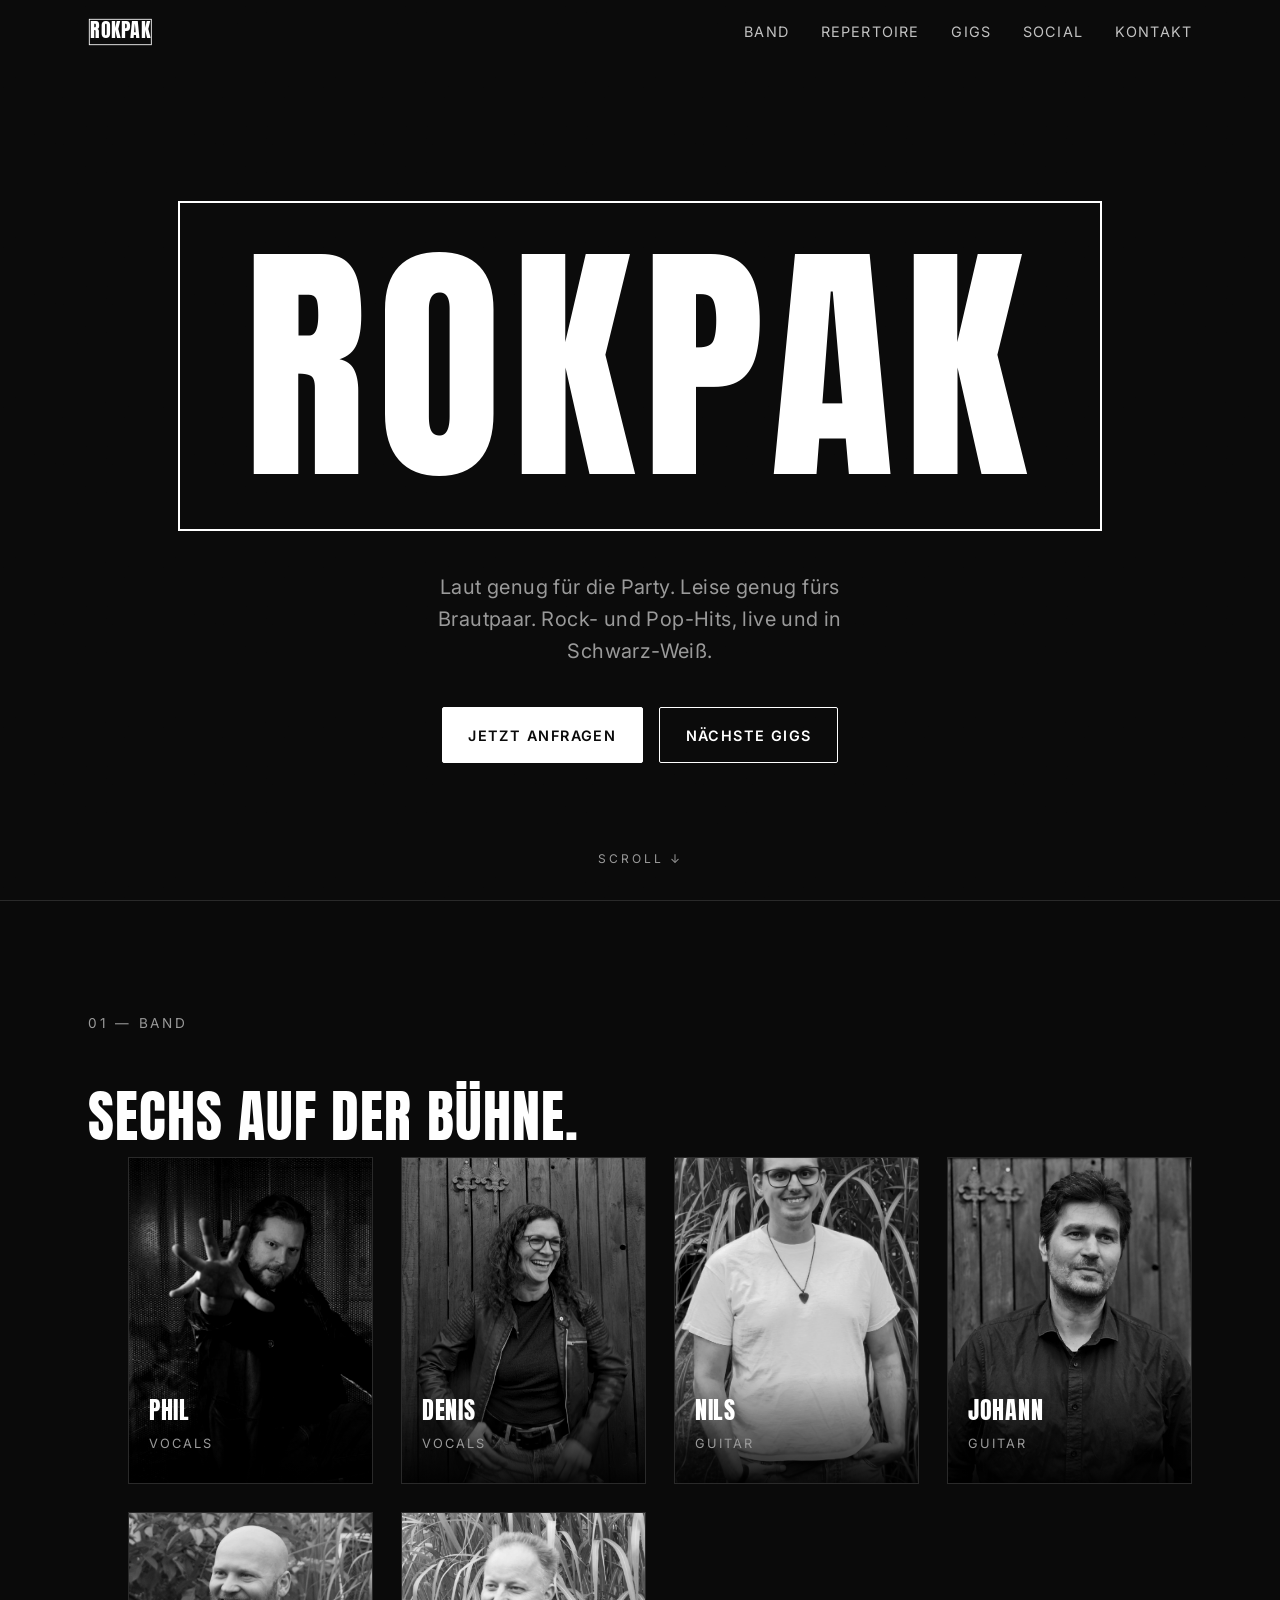
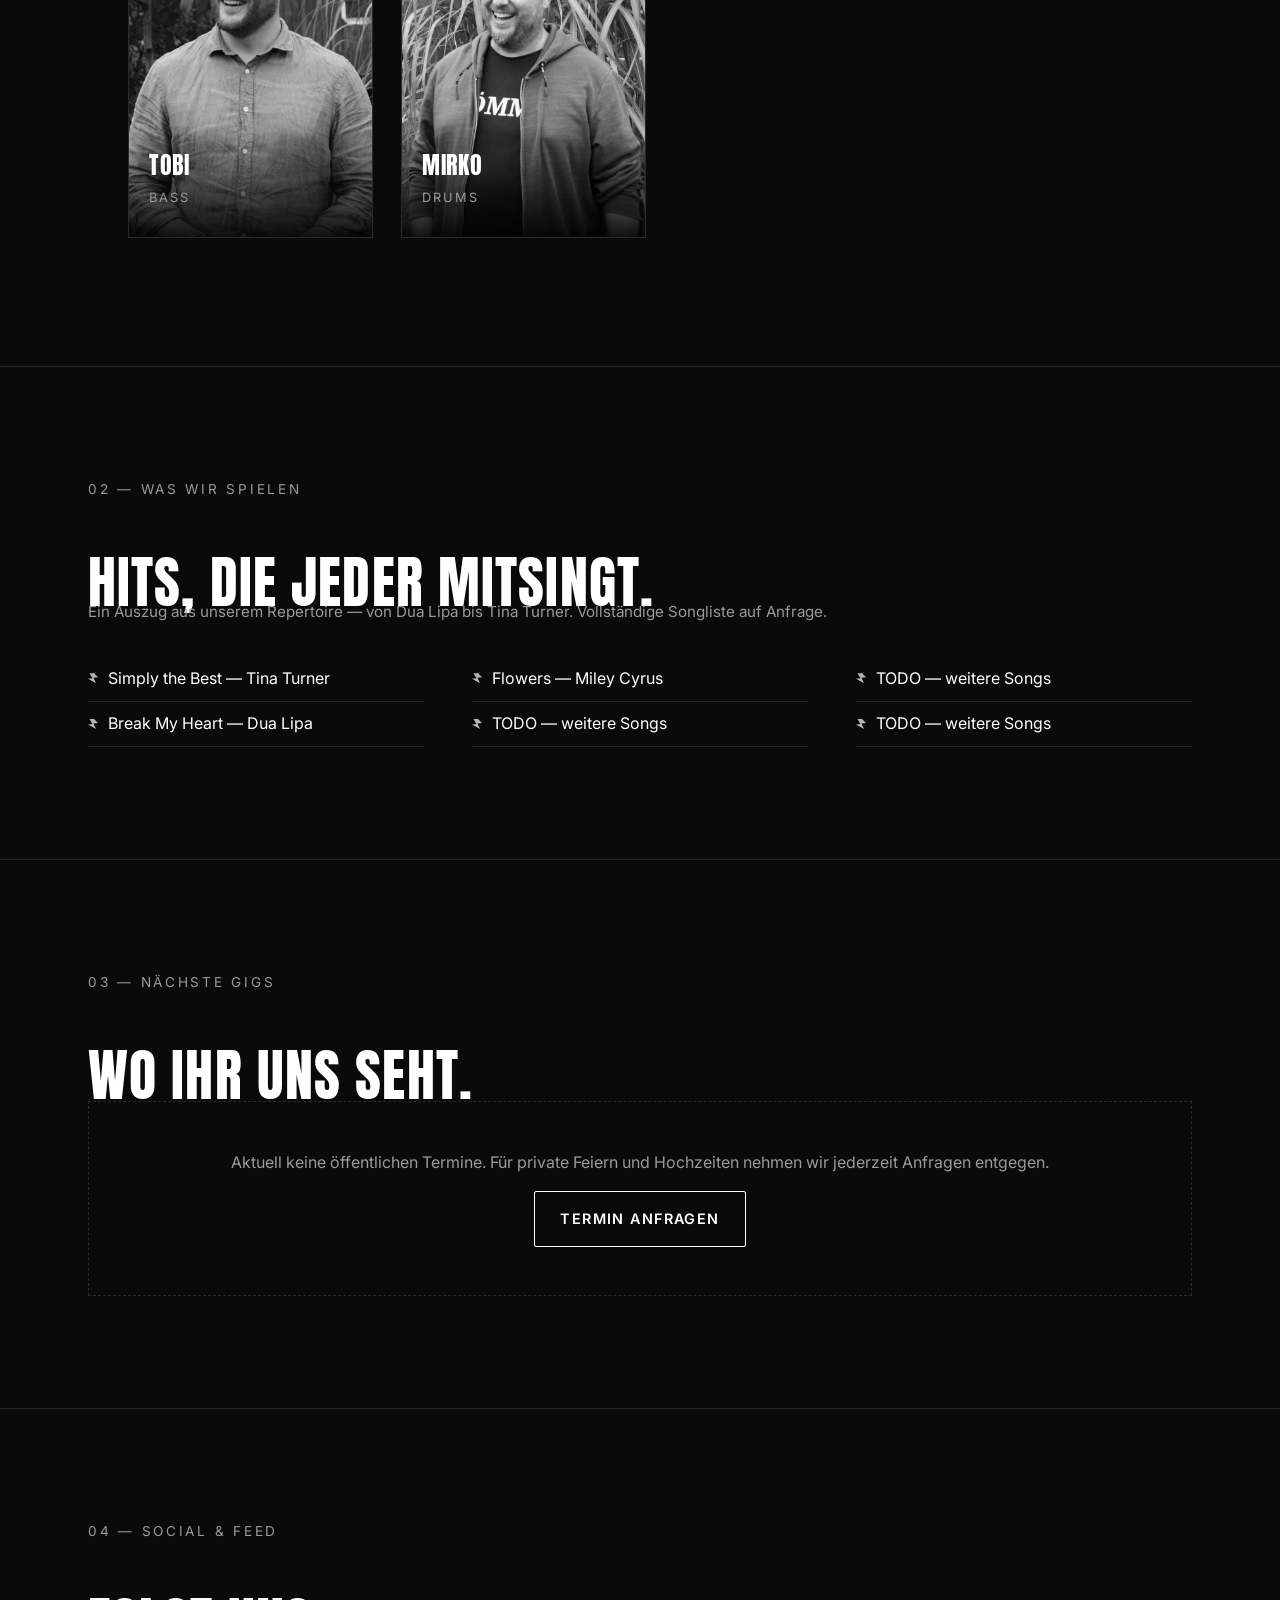
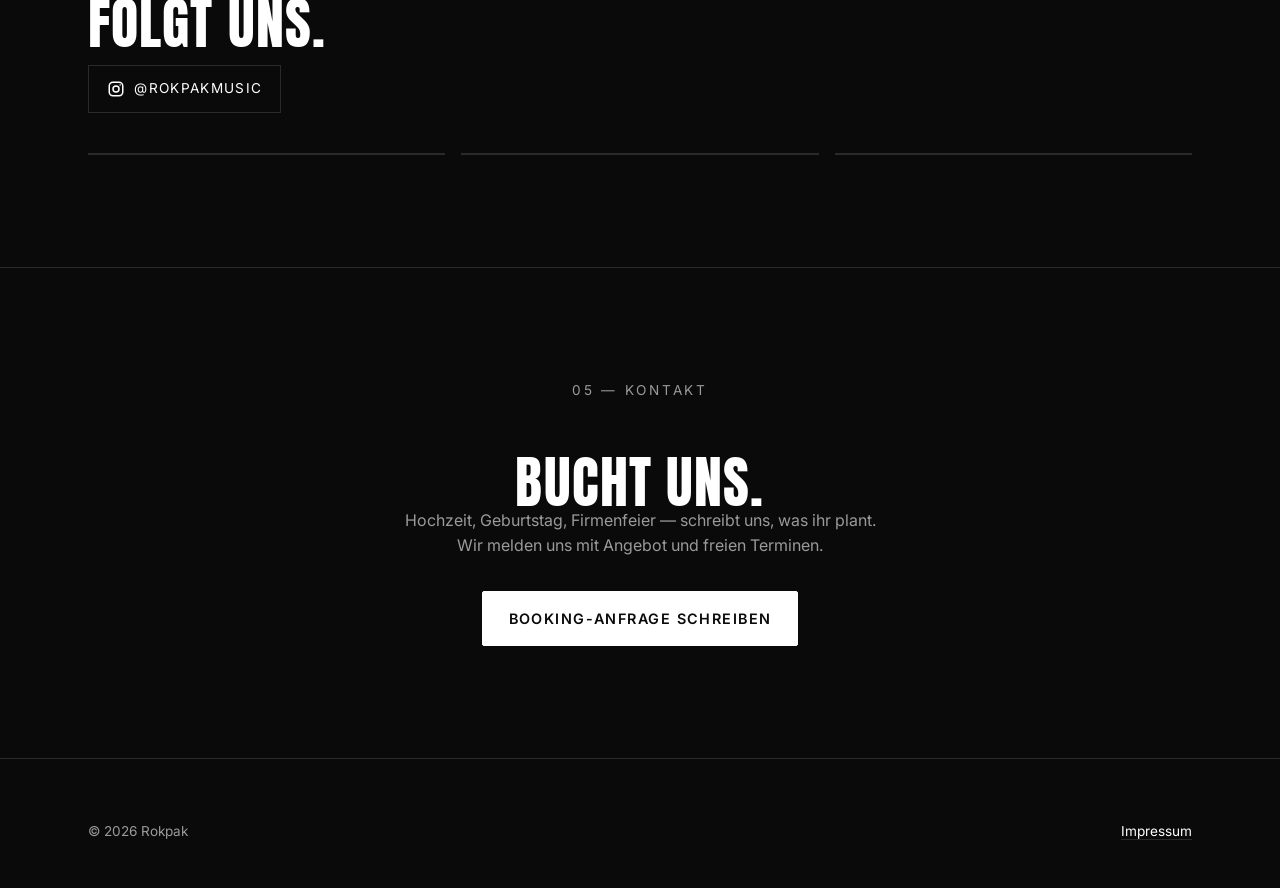
==== index.html @ 4cd9b37e "draft asdsad" ====
<!DOCTYPE html>
<html lang="de">
<head>
  <meta charset="UTF-8" />
  <meta name="viewport" content="width=device-width, initial-scale=1" />
  <title>ROKPAK — Rock/Pop Coverband für eure Party &amp; Hochzeit</title>
  <meta name="description" content="Rokpak ist eine Rock- und Popband, die aktuelle und zeitlose Hits auf Partys, Hochzeiten und Firmenfeiern spielt. Jetzt anfragen." />

  <meta property="og:type" content="website" />
  <meta property="og:title" content="ROKPAK — Rock/Pop Coverband" />
  <meta property="og:description" content="Aktuelle und zeitlose Hits für Partys, Hochzeiten und Firmenfeiern." />
  <meta property="og:image" content="assets/og-image.jpg" />
  <meta name="twitter:card" content="summary_large_image" />

  <link rel="icon" href="assets/logo.svg" type="image/svg+xml" />
  <link rel="preconnect" href="https://fonts.googleapis.com" />
  <link rel="preconnect" href="https://fonts.gstatic.com" crossorigin />
  <link href="https://fonts.googleapis.com/css2?family=Anton&family=Inter:wght@400;500;600&display=swap" rel="stylesheet" />
  <link rel="stylesheet" href="css/styles.css" />
</head>
<body>

<header class="nav" data-nav>
  <div class="nav__inner">
    <a class="nav__brand" href="#top" aria-label="Rokpak Startseite">
      <svg viewBox="0 0 600 260" aria-hidden="true" style="height:28px;width:auto">
        <rect x="12" y="12" width="576" height="236" fill="none" stroke="currentColor" stroke-width="8"/>
        <text x="300" y="185" text-anchor="middle" font-family="'Anton','Bebas Neue',Impact,sans-serif" font-size="190" fill="currentColor" letter-spacing="6">ROKPAK</text>
      </svg>
    </a>

    <button class="nav__toggle" type="button" data-menu-toggle aria-label="Menü" aria-expanded="false" aria-controls="menu">
      <svg viewBox="0 0 24 24" fill="none" stroke="currentColor" stroke-width="2" stroke-linecap="round"><line x1="4" y1="7" x2="20" y2="7"/><line x1="4" y1="12" x2="20" y2="12"/><line x1="4" y1="17" x2="20" y2="17"/></svg>
    </button>

    <ul class="nav__menu" id="menu" data-menu>
      <li><a href="#band">Band</a></li>
      <li><a href="#repertoire">Repertoire</a></li>
      <li><a href="#gigs">Gigs</a></li>
      <li><a href="#social">Social</a></li>
      <li><a href="#kontakt">Kontakt</a></li>
    </ul>
  </div>
</header>

<main id="top">

  <section class="hero" aria-label="Intro">
    <div class="hero__inner">
      <h1 class="display hero__mark">
        <span class="hero__frame">ROKPAK</span>
      </h1>
      <p class="hero__tagline">Laut genug für die Party. Leise genug fürs Brautpaar. Rock- und Pop-Hits, live und in Schwarz-Weiß.</p>
      <div class="hero__cta">
        <a class="btn btn--primary" href="#kontakt">Jetzt anfragen</a>
        <a class="btn btn--ghost" href="#gigs">Nächste Gigs</a>
      </div>
    </div>
    <div class="hero__scroll" aria-hidden="true">Scroll ↓</div>
  </section>

  <section class="section" id="band" aria-labelledby="band-title">
    <div class="wrap">
      <div class="section__head">
        <span class="section__kicker">01 — Band</span>
      </div>
      <h2 class="display section__title" id="band-title">Sechs auf der Bühne.</h2>

      <ul class="members" role="list">
        <li class="member">
          <img src="images/portrait_phil_vocals.png" alt="Phil, Gesang" loading="lazy" decoding="async" />
          <div class="member__meta">
            <p class="member__name">Phil</p>
            <p class="member__role">Vocals</p>
          </div>
        </li>
        <li class="member">
          <img src="images/portrait_denis_vocals.jpg" alt="Denis, Gesang" loading="lazy" decoding="async" />
          <div class="member__meta">
            <p class="member__name">Denis</p>
            <p class="member__role">Vocals</p>
          </div>
        </li>
        <li class="member">
          <img src="images/portrait_nils_guitar.jpg" alt="Nils, Gitarre" loading="lazy" decoding="async" />
          <div class="member__meta">
            <p class="member__name">Nils</p>
            <p class="member__role">Guitar</p>
          </div>
        </li>
        <li class="member">
          <img src="images/portrait_johann_guitar.jpg" alt="Johann, Gitarre" loading="lazy" decoding="async" />
          <div class="member__meta">
            <p class="member__name">Johann</p>
            <p class="member__role">Guitar</p>
          </div>
        </li>
        <li class="member">
          <img src="images/portrait_tobi_bass.jpg" alt="Tobi, Bass" loading="lazy" decoding="async" />
          <div class="member__meta">
            <p class="member__name">Tobi</p>
            <p class="member__role">Bass</p>
          </div>
        </li>
        <li class="member">
          <img src="images/portrait_mirko_drums.jpg" alt="Mirko, Schlagzeug" loading="lazy" decoding="async" />
          <div class="member__meta">
            <p class="member__name">Mirko</p>
            <p class="member__role">Drums</p>
          </div>
        </li>
      </ul>
    </div>
  </section>

  <section class="section" id="repertoire" aria-labelledby="rep-title">
    <div class="wrap">
      <div class="section__head">
        <span class="section__kicker">02 — Was wir spielen</span>
      </div>
      <h2 class="display section__title" id="rep-title">Hits, die jeder mitsingt.</h2>
      <p class="songs__hint">Ein Auszug aus unserem Repertoire — von Dua Lipa bis Tina Turner. Vollständige Songliste auf Anfrage.</p>
      <ul class="songs" role="list">
        <li>Simply the Best — Tina Turner</li>
        <li>Break My Heart — Dua Lipa</li>
        <li>Flowers — Miley Cyrus</li>
        <li>TODO — weitere Songs</li>
        <li>TODO — weitere Songs</li>
        <li>TODO — weitere Songs</li>
      </ul>
    </div>
  </section>

  <section class="section" id="gigs" aria-labelledby="gigs-title">
    <div class="wrap">
      <div class="section__head">
        <span class="section__kicker">03 — Nächste Gigs</span>
      </div>
      <h2 class="display section__title" id="gigs-title">Wo ihr uns seht.</h2>

      <ul class="gigs" data-gigs role="list"></ul>
      <div class="gigs__empty" data-gigs-empty hidden>
        <p>Aktuell keine öffentlichen Termine. Für private Feiern und Hochzeiten nehmen wir jederzeit Anfragen entgegen.</p>
        <p style="margin-top:1rem;"><a class="btn btn--ghost" href="#kontakt">Termin anfragen</a></p>
      </div>
    </div>
  </section>

  <section class="section" id="social" aria-labelledby="social-title">
    <div class="wrap">
      <div class="section__head">
        <span class="section__kicker">04 — Social &amp; Feed</span>
      </div>
      <h2 class="display section__title" id="social-title">Folgt uns.</h2>

      <ul class="socials" role="list">
        <li>
          <a href="https://www.instagram.com/rokpakmusic/" target="_blank" rel="noopener" aria-label="Rokpak auf Instagram">
            <svg viewBox="0 0 24 24" fill="none" stroke="currentColor" stroke-width="2" stroke-linecap="round" stroke-linejoin="round" aria-hidden="true"><rect x="3" y="3" width="18" height="18" rx="5"/><circle cx="12" cy="12" r="4"/><circle cx="17.5" cy="6.5" r="1" fill="currentColor" stroke="none"/></svg>
            @rokpakmusic
          </a>
        </li>
      </ul>

      <div class="feed" aria-label="Instagram Beiträge">
        <blockquote class="instagram-media" data-instgrm-permalink="https://www.instagram.com/p/DXEQXAWjKHt/" data-instgrm-version="14"></blockquote>
        <blockquote class="instagram-media" data-instgrm-permalink="https://www.instagram.com/p/DW3YhAxGScK/" data-instgrm-version="14"></blockquote>
        <blockquote class="instagram-media" data-instgrm-permalink="https://www.instagram.com/p/DWjmi2MikH6/" data-instgrm-version="14"></blockquote>
      </div>
    </div>
  </section>

  <section class="section contact" id="kontakt" aria-labelledby="kontakt-title">
    <div class="wrap">
      <div class="section__head" style="justify-content:center;">
        <span class="section__kicker">05 — Kontakt</span>
      </div>
      <h2 class="display section__title" id="kontakt-title" style="text-align:center;">Bucht uns.</h2>
      <p class="contact__lead">Hochzeit, Geburtstag, Firmenfeier — schreibt uns, was ihr plant. Wir melden uns mit Angebot und freien Terminen.</p>
      <a class="btn btn--primary" href="mailto:TODO@rokpak.de?subject=Booking-Anfrage">Booking-Anfrage schreiben</a>
    </div>
  </section>

</main>

<footer class="footer">
  <div class="wrap footer__inner">
    <p>&copy; <span id="year">2026</span> Rokpak</p>
    <p><a href="impressum.html">Impressum</a></p>
  </div>
</footer>

<script>document.getElementById('year').textContent = new Date().getFullYear();</script>
<script src="data/gigs.js"></script>
<script src="js/main.js"></script>
<script async src="https://www.instagram.com/embed.js"></script>
</body>
</html>
---- css/styles.css ----
:root {
  --bg: #0a0a0a;
  --fg: #ffffff;
  --muted: #9a9a9a;
  --border: #2a2a2a;
  --accent: #ffffff;
  --max: 1200px;
  --pad: clamp(1.25rem, 4vw, 3rem);
  --nav-h: 64px;
  --ease: cubic-bezier(.2, .7, .2, 1);
  --grain: url("data:image/svg+xml;utf8,<svg xmlns='http://www.w3.org/2000/svg' width='160' height='160'><filter id='n'><feTurbulence type='fractalNoise' baseFrequency='0.9' numOctaves='2' stitchTiles='stitch'/><feColorMatrix values='0 0 0 0 1 0 0 0 0 1 0 0 0 0 1 0 0 0 0.06 0'/></filter><rect width='100%25' height='100%25' filter='url(%23n)'/></svg>");
}

* { box-sizing: border-box; }

html { scroll-behavior: smooth; scroll-padding-top: var(--nav-h); }

body {
  margin: 0;
  background: var(--bg);
  color: var(--fg);
  font-family: 'Inter', system-ui, -apple-system, 'Segoe UI', Roboto, sans-serif;
  font-size: 16px;
  line-height: 1.6;
  -webkit-font-smoothing: antialiased;
  text-rendering: optimizeLegibility;
}

img, svg { display: block; max-width: 100%; }
a { color: inherit; }

.display {
  font-family: 'Anton', 'Bebas Neue', 'Arial Narrow', Impact, sans-serif;
  font-weight: 400;
  letter-spacing: 0.02em;
  text-transform: uppercase;
  line-height: 0.9;
}

.wrap {
  max-width: var(--max);
  margin: 0 auto;
  padding: 0 var(--pad);
}

/* ---------- Nav ---------- */
.nav {
  position: fixed;
  top: 0; left: 0; right: 0;
  height: var(--nav-h);
  display: flex; align-items: center;
  z-index: 50;
  transition: background .3s var(--ease), border-color .3s var(--ease), backdrop-filter .3s var(--ease);
  border-bottom: 1px solid transparent;
}
.nav.is-scrolled {
  background: rgba(10, 10, 10, 0.85);
  backdrop-filter: blur(10px);
  -webkit-backdrop-filter: blur(10px);
  border-bottom-color: var(--border);
}
.nav__inner {
  display: flex; align-items: center; justify-content: space-between;
  width: 100%;
  max-width: var(--max);
  margin: 0 auto;
  padding: 0 var(--pad);
}
.nav__brand {
  display: inline-flex; align-items: center;
  text-decoration: none;
  color: var(--fg);
}
.nav__brand svg { height: 28px; width: auto; }
.nav__menu {
  display: flex; gap: clamp(1rem, 2.5vw, 2rem);
  list-style: none; margin: 0; padding: 0;
}
.nav__menu a {
  text-decoration: none;
  font-size: .9rem;
  letter-spacing: .08em;
  text-transform: uppercase;
  color: var(--fg);
  opacity: .75;
  transition: opacity .2s var(--ease);
}
.nav__menu a:hover,
.nav__menu a:focus-visible { opacity: 1; }

.nav__toggle {
  display: none;
  background: none;
  border: 1px solid var(--border);
  color: var(--fg);
  width: 44px; height: 44px;
  border-radius: 4px;
  cursor: pointer;
  align-items: center; justify-content: center;
}
.nav__toggle svg { width: 22px; height: 22px; }

@media (max-width: 768px) {
  .nav__toggle { display: inline-flex; }
  .nav__menu {
    position: fixed;
    top: var(--nav-h); left: 0; right: 0;
    flex-direction: column;
    gap: 0;
    background: var(--bg);
    border-bottom: 1px solid var(--border);
    padding: 1rem var(--pad);
    transform: translateY(-110%);
    transition: transform .3s var(--ease);
  }
  .nav__menu.is-open { transform: translateY(0); }
  .nav__menu li { padding: .75rem 0; border-bottom: 1px solid var(--border); }
  .nav__menu li:last-child { border-bottom: 0; }
}

/* ---------- Buttons ---------- */
.btn {
  display: inline-flex; align-items: center; gap: .6rem;
  padding: .95rem 1.6rem;
  border-radius: 2px;
  font-size: .9rem;
  font-weight: 600;
  letter-spacing: .1em;
  text-transform: uppercase;
  text-decoration: none;
  cursor: pointer;
  transition: background .2s var(--ease), color .2s var(--ease), transform .2s var(--ease);
  border: 1px solid var(--fg);
}
.btn--primary { background: var(--fg); color: var(--bg); }
.btn--primary:hover { transform: translateY(-2px); }
.btn--ghost { background: transparent; color: var(--fg); }
.btn--ghost:hover { background: var(--fg); color: var(--bg); }

/* ---------- Sections ---------- */
.section {
  padding: clamp(4rem, 10vw, 7rem) 0;
  border-top: 1px solid var(--border);
}
.section__head {
  display: flex; align-items: baseline; gap: 1rem;
  margin-bottom: clamp(2rem, 5vw, 3.5rem);
}
.section__title {
  font-size: clamp(2rem, 6vw, 3.5rem);
  margin: 0;
}
.section__kicker {
  color: var(--muted);
  font-size: .85rem;
  letter-spacing: .2em;
  text-transform: uppercase;
}

/* ---------- Hero ---------- */
.hero {
  min-height: 100svh;
  padding-top: var(--nav-h);
  display: flex; flex-direction: column; justify-content: center;
  position: relative;
  overflow: hidden;
  border-top: 0;
}
.hero::after {
  content: "";
  position: absolute; inset: 0;
  background-image: var(--grain);
  opacity: .4;
  pointer-events: none;
  mix-blend-mode: overlay;
}
.hero__inner {
  position: relative;
  z-index: 1;
  text-align: center;
  padding: 2rem var(--pad);
}
.hero__mark {
  font-size: clamp(4.5rem, 22vw, 16rem);
  margin: 0;
  letter-spacing: .04em;
}
.hero__frame {
  display: inline-block;
  padding: clamp(1.5rem, 4vw, 3rem) clamp(2rem, 5vw, 4rem);
  border: 2px solid var(--fg);
  position: relative;
}
.hero__tagline {
  color: var(--muted);
  font-size: clamp(1rem, 2vw, 1.25rem);
  max-width: 36ch;
  margin: clamp(1.5rem, 4vw, 2.5rem) auto 0;
  letter-spacing: .02em;
}
.hero__cta {
  margin-top: clamp(1.75rem, 4vw, 2.5rem);
  display: flex; flex-wrap: wrap; gap: 1rem;
  justify-content: center;
}
.hero__scroll {
  position: absolute;
  bottom: 2rem; left: 50%;
  transform: translateX(-50%);
  color: var(--muted);
  font-size: .75rem;
  letter-spacing: .25em;
  text-transform: uppercase;
  z-index: 1;
}

/* ---------- Band ---------- */
.members {
  display: grid;
  grid-template-columns: repeat(auto-fit, minmax(220px, 1fr));
  gap: clamp(1rem, 2.5vw, 1.75rem);
}
.member {
  position: relative;
  aspect-ratio: 3 / 4;
  overflow: hidden;
  background: #151515;
  border: 1px solid var(--border);
}
.member img {
  width: 100%; height: 100%;
  object-fit: cover;
  filter: grayscale(1) contrast(1.05);
  transition: filter .5s var(--ease), transform .8s var(--ease);
}
.member:hover img,
.member:focus-within img {
  filter: grayscale(0) contrast(1);
  transform: scale(1.03);
}
@media (prefers-reduced-motion: reduce) {
  .member img { transition: none; }
  .member:hover img { transform: none; }
}
@media (hover: none) {
  .member img { filter: grayscale(1) contrast(1.05); }
}
.member__meta {
  position: absolute;
  left: 0; right: 0; bottom: 0;
  padding: 1rem 1.25rem;
  background: linear-gradient(to top, rgba(0,0,0,.9), rgba(0,0,0,0));
}
.member__name {
  font-family: 'Anton', 'Bebas Neue', Impact, sans-serif;
  font-size: 1.5rem;
  letter-spacing: .03em;
  text-transform: uppercase;
  margin: 0;
}
.member__role {
  color: var(--muted);
  font-size: .8rem;
  letter-spacing: .15em;
  text-transform: uppercase;
  margin-top: .25rem;
}

/* ---------- Repertoire ---------- */
.songs {
  columns: 3;
  column-gap: 3rem;
  list-style: none;
  margin: 0; padding: 0;
}
.songs li {
  break-inside: avoid;
  padding: .6rem 0;
  border-bottom: 1px solid var(--border);
  font-size: 1rem;
  display: flex; align-items: center; gap: .6rem;
}
.songs li::before {
  content: "";
  width: 10px; height: 10px;
  background: var(--fg);
  clip-path: polygon(60% 0, 100% 40%, 55% 45%, 80% 100%, 0 55%, 45% 50%, 15% 0);
  flex-shrink: 0;
  opacity: .7;
}
.songs__hint {
  color: var(--muted);
  margin: -.5rem 0 2rem;
  font-size: .95rem;
}
@media (max-width: 900px) { .songs { columns: 2; } }
@media (max-width: 540px) { .songs { columns: 1; } }

/* ---------- Gigs ---------- */
.gigs {
  list-style: none; padding: 0; margin: 0;
  display: flex; flex-direction: column;
}
.gig {
  display: grid;
  grid-template-columns: 200px 1fr auto auto;
  align-items: center;
  gap: 1.5rem;
  padding: 1.25rem 0;
  border-bottom: 1px solid var(--border);
}
.gig:first-child { border-top: 1px solid var(--border); }
.gig__date {
  font-family: 'Anton', 'Bebas Neue', Impact, sans-serif;
  font-size: 1.4rem;
  letter-spacing: .03em;
  text-transform: uppercase;
}
.gig__venue { font-size: 1.05rem; }
.gig__city { color: var(--muted); font-size: .9rem; letter-spacing: .1em; text-transform: uppercase; }
.gig__link {
  text-decoration: none;
  border-bottom: 1px solid var(--fg);
  padding-bottom: 2px;
  font-size: .85rem;
  letter-spacing: .1em;
  text-transform: uppercase;
}
@media (max-width: 720px) {
  .gig { grid-template-columns: 1fr; gap: .25rem; padding: 1.25rem 0; }
  .gig__link { justify-self: start; margin-top: .5rem; }
}
.gigs__empty {
  border: 1px dashed var(--border);
  padding: 2rem;
  text-align: center;
  color: var(--muted);
}

/* ---------- Social ---------- */
.socials {
  display: flex; flex-wrap: wrap;
  gap: 1rem;
  margin-bottom: 2.5rem;
  list-style: none; padding: 0;
}
.socials a {
  display: inline-flex; align-items: center; gap: .6rem;
  padding: .75rem 1.1rem;
  border: 1px solid var(--border);
  text-decoration: none;
  font-size: .85rem;
  letter-spacing: .1em;
  text-transform: uppercase;
  transition: background .2s var(--ease), color .2s var(--ease), border-color .2s var(--ease);
}
.socials a:hover,
.socials a:focus-visible {
  background: var(--fg);
  color: var(--bg);
  border-color: var(--fg);
}
.socials svg { width: 18px; height: 18px; }

.feed {
  display: grid;
  grid-template-columns: repeat(auto-fit, minmax(280px, 1fr));
  gap: 1rem;
}
.feed__slot {
  aspect-ratio: 1 / 1;
  border: 1px dashed var(--border);
  display: flex; align-items: center; justify-content: center;
  color: var(--muted);
  font-size: .85rem;
  text-align: center;
  padding: 1rem;
}
.feed .instagram-media {
  min-width: 0 !important;
  width: 100% !important;
  margin: 0 !important;
  border-radius: 0 !important;
  border: 1px solid var(--border) !important;
  background: #fff !important;
}

/* ---------- Contact ---------- */
.contact { text-align: center; }
.contact__lead {
  color: var(--muted);
  max-width: 48ch;
  margin: 0 auto 2rem;
}

/* ---------- Footer ---------- */
.footer {
  padding: 3rem 0 2rem;
  border-top: 1px solid var(--border);
  color: var(--muted);
  font-size: .85rem;
}
.footer__inner {
  display: flex; flex-wrap: wrap;
  justify-content: space-between; gap: 1rem;
  align-items: center;
}
.footer a { color: var(--fg); text-decoration: none; border-bottom: 1px solid var(--border); }
.footer a:hover { border-color: var(--fg); }

/* ---------- Impressum page ---------- */
.legal {
  padding-top: calc(var(--nav-h) + 4rem);
  padding-bottom: 4rem;
  max-width: 720px;
}
.legal h1 { font-size: clamp(2.25rem, 6vw, 3.5rem); margin: 0 0 2rem; }
.legal h2 { font-size: 1.25rem; margin: 2.25rem 0 .5rem; letter-spacing: .05em; text-transform: uppercase; }
.legal p { color: var(--muted); }

/* ---------- Focus ring ---------- */
:focus-visible {
  outline: 2px solid var(--fg);
  outline-offset: 3px;
}

/* ---------- Utility ---------- */
.sr-only {
  position: absolute; width: 1px; height: 1px;
  padding: 0; margin: -1px; overflow: hidden;
  clip: rect(0,0,0,0); white-space: nowrap; border: 0;
}
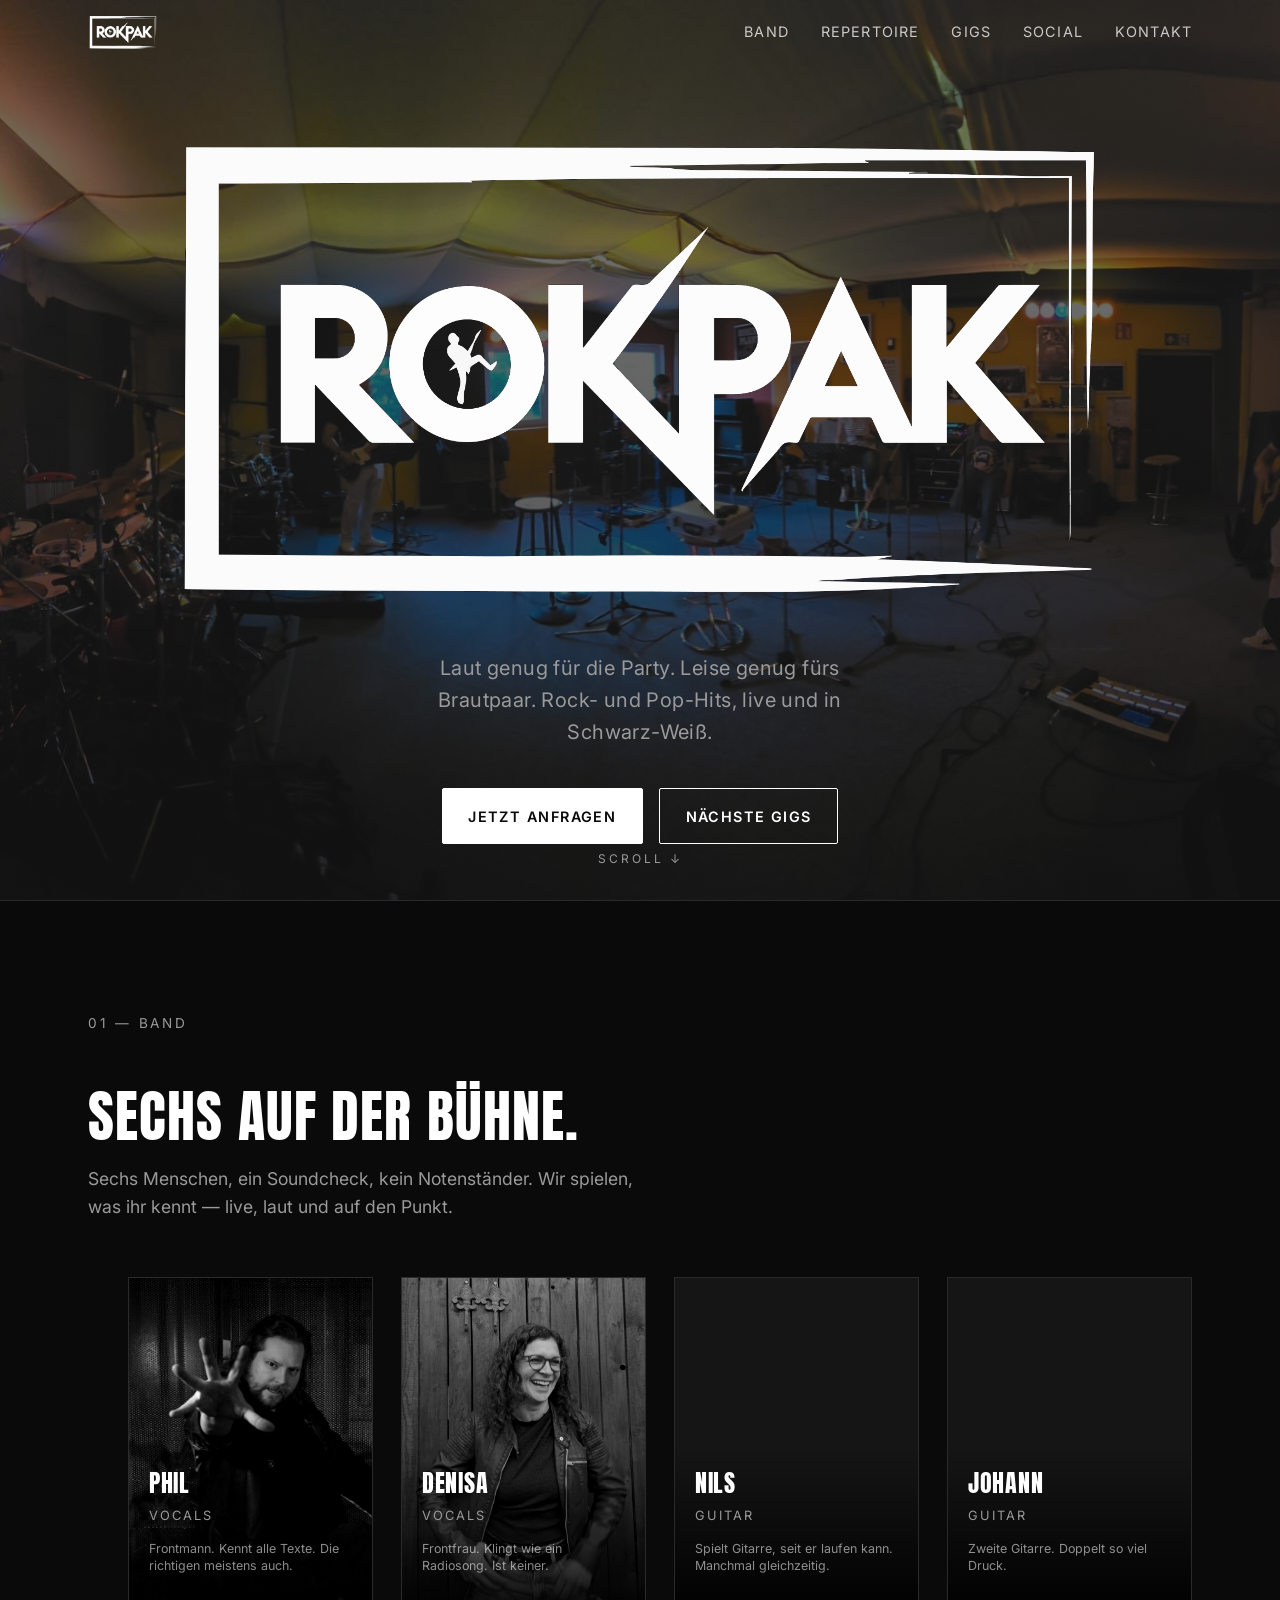
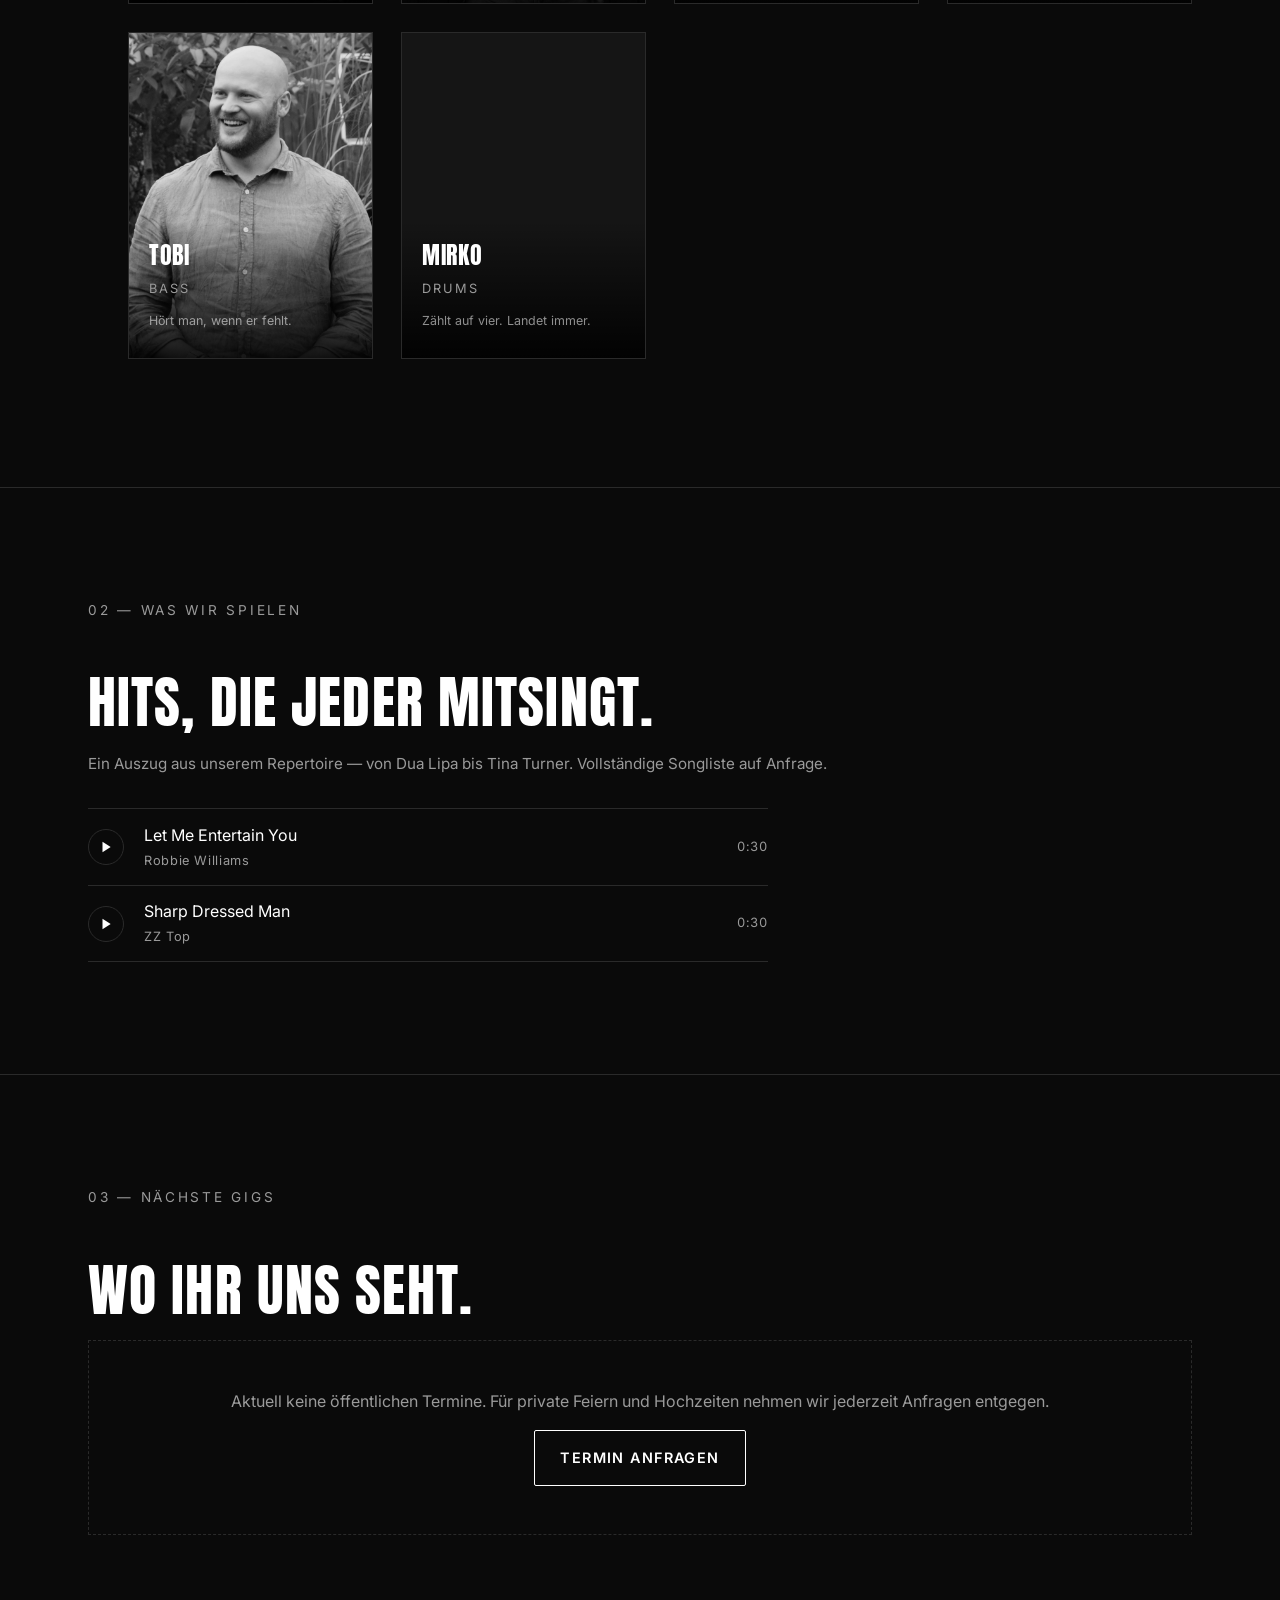
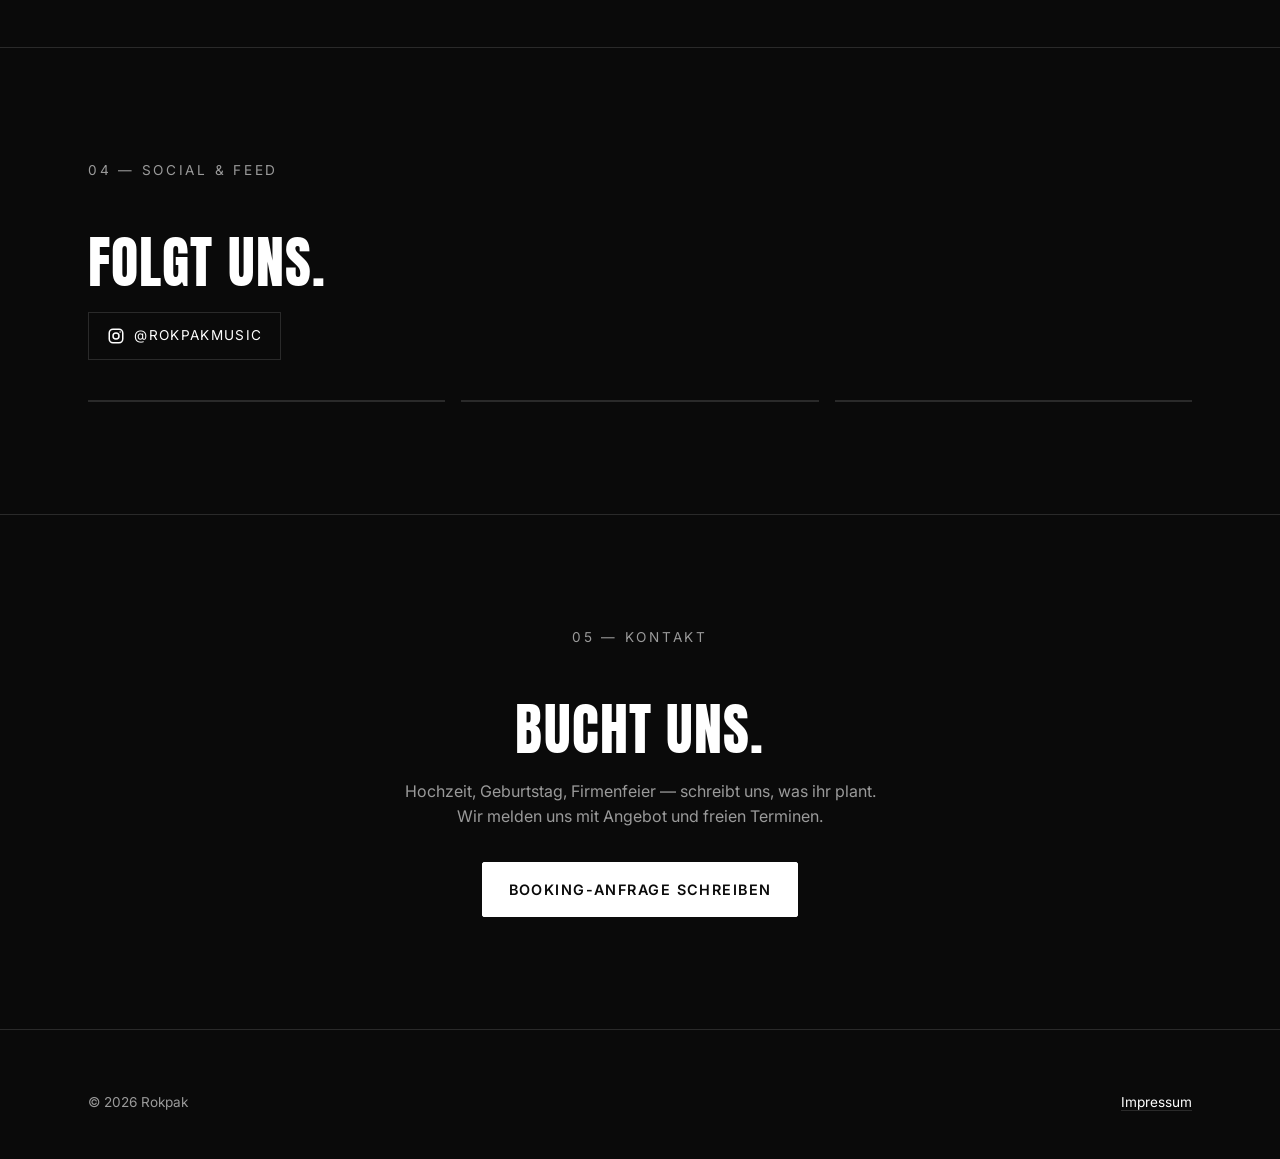
==== commit 5ed3eafc: "update" ====
--- a/index.html
+++ b/index.html
@@ -23,10 +23,7 @@
 <header class="nav" data-nav>
   <div class="nav__inner">
     <a class="nav__brand" href="#top" aria-label="Rokpak Startseite">
-      <svg viewBox="0 0 600 260" aria-hidden="true" style="height:28px;width:auto">
-        <rect x="12" y="12" width="576" height="236" fill="none" stroke="currentColor" stroke-width="8"/>
-        <text x="300" y="185" text-anchor="middle" font-family="'Anton','Bebas Neue',Impact,sans-serif" font-size="190" fill="currentColor" letter-spacing="6">ROKPAK</text>
-      </svg>
+      <img class="nav__logo" src="images/logo.svg" alt="Rokpak" />
     </a>
 
     <button class="nav__toggle" type="button" data-menu-toggle aria-label="Menü" aria-expanded="false" aria-controls="menu">
@@ -47,8 +44,8 @@
 
   <section class="hero" aria-label="Intro">
     <div class="hero__inner">
-      <h1 class="display hero__mark">
-        <span class="hero__frame">ROKPAK</span>
+      <h1 class="hero__mark" aria-label="ROKPAK">
+        <img class="hero__logo" src="images/logo.svg" alt="Rokpak" />
       </h1>
       <p class="hero__tagline">Laut genug für die Party. Leise genug fürs Brautpaar. Rock- und Pop-Hits, live und in Schwarz-Weiß.</p>
       <div class="hero__cta">
@@ -65,6 +62,7 @@
         <span class="section__kicker">01 — Band</span>
       </div>
       <h2 class="display section__title" id="band-title">Sechs auf der Bühne.</h2>
+      <p class="band__intro">Sechs Menschen, ein Soundcheck, kein Notenständer. Wir spielen, was ihr kennt — live, laut und auf den Punkt.</p>
 
       <ul class="members" role="list">
         <li class="member">
@@ -72,13 +70,15 @@
           <div class="member__meta">
             <p class="member__name">Phil</p>
             <p class="member__role">Vocals</p>
-          </div>
-        </li>
-        <li class="member">
-          <img src="images/portrait_denis_vocals.jpg" alt="Denis, Gesang" loading="lazy" decoding="async" />
-          <div class="member__meta">
-            <p class="member__name">Denis</p>
+            <p class="member__bio">Frontmann. Kennt alle Texte. Die richtigen meistens auch.</p>
+          </div>
+        </li>
+        <li class="member">
+          <img src="images/portrait_denis_vocals.jpg" alt="Denisa, Gesang" loading="lazy" decoding="async" />
+          <div class="member__meta">
+            <p class="member__name">Denisa</p>
             <p class="member__role">Vocals</p>
+            <p class="member__bio">Frontfrau. Klingt wie ein Radiosong. Ist keiner.</p>
           </div>
         </li>
         <li class="member">
@@ -86,6 +86,7 @@
           <div class="member__meta">
             <p class="member__name">Nils</p>
             <p class="member__role">Guitar</p>
+            <p class="member__bio">Spielt Gitarre, seit er laufen kann. Manchmal gleichzeitig.</p>
           </div>
         </li>
         <li class="member">
@@ -93,6 +94,7 @@
           <div class="member__meta">
             <p class="member__name">Johann</p>
             <p class="member__role">Guitar</p>
+            <p class="member__bio">Zweite Gitarre. Doppelt so viel Druck.</p>
           </div>
         </li>
         <li class="member">
@@ -100,6 +102,7 @@
           <div class="member__meta">
             <p class="member__name">Tobi</p>
             <p class="member__role">Bass</p>
+            <p class="member__bio">Hört man, wenn er fehlt.</p>
           </div>
         </li>
         <li class="member">
@@ -107,6 +110,7 @@
           <div class="member__meta">
             <p class="member__name">Mirko</p>
             <p class="member__role">Drums</p>
+            <p class="member__bio">Zählt auf vier. Landet immer.</p>
           </div>
         </li>
       </ul>
@@ -121,12 +125,24 @@
       <h2 class="display section__title" id="rep-title">Hits, die jeder mitsingt.</h2>
       <p class="songs__hint">Ein Auszug aus unserem Repertoire — von Dua Lipa bis Tina Turner. Vollständige Songliste auf Anfrage.</p>
       <ul class="songs" role="list">
-        <li>Simply the Best — Tina Turner</li>
-        <li>Break My Heart — Dua Lipa</li>
-        <li>Flowers — Miley Cyrus</li>
-        <li>TODO — weitere Songs</li>
-        <li>TODO — weitere Songs</li>
-        <li>TODO — weitere Songs</li>
+        <li class="song-item">
+          <button class="song__play" type="button" aria-label="30-Sekunden-Vorschau: Let Me Entertain You" data-audio="audio/robbie-williams-let-me-entertain-you.mp3">
+            <svg class="icon-play" viewBox="0 0 24 24" fill="currentColor" aria-hidden="true"><polygon points="6,3 20,12 6,21"/></svg>
+            <svg class="icon-pause" viewBox="0 0 24 24" fill="currentColor" aria-hidden="true"><rect x="5" y="4" width="4" height="16" rx="1"/><rect x="15" y="4" width="4" height="16" rx="1"/></svg>
+          </button>
+          <span class="song__info"><span class="song__name">Let Me Entertain You</span><span class="song__artist">Robbie Williams</span></span>
+          <span class="song__bar" aria-hidden="true"><span class="song__progress"></span></span>
+          <span class="song__dur">0:30</span>
+        </li>
+        <li class="song-item">
+          <button class="song__play" type="button" aria-label="30-Sekunden-Vorschau: Sharp Dressed Man" data-audio="audio/zz-top-sharp-dressed-man.mp3">
+            <svg class="icon-play" viewBox="0 0 24 24" fill="currentColor" aria-hidden="true"><polygon points="6,3 20,12 6,21"/></svg>
+            <svg class="icon-pause" viewBox="0 0 24 24" fill="currentColor" aria-hidden="true"><rect x="5" y="4" width="4" height="16" rx="1"/><rect x="15" y="4" width="4" height="16" rx="1"/></svg>
+          </button>
+          <span class="song__info"><span class="song__name">Sharp Dressed Man</span><span class="song__artist">ZZ Top</span></span>
+          <span class="song__bar" aria-hidden="true"><span class="song__progress"></span></span>
+          <span class="song__dur">0:30</span>
+        </li>
       </ul>
     </div>
   </section>
--- a/css/styles.css
+++ b/css/styles.css
@@ -71,7 +71,8 @@
   text-decoration: none;
   color: var(--fg);
 }
-.nav__brand svg { height: 28px; width: auto; }
+.nav__logo { height: 36px; width: auto; display: block; }
+@media (max-width: 480px) { .nav__logo { height: 30px; } }
 .nav__menu {
   display: flex; gap: clamp(1rem, 2.5vw, 2rem);
   list-style: none; margin: 0; padding: 0;
@@ -148,7 +149,7 @@
 }
 .section__title {
   font-size: clamp(2rem, 6vw, 3.5rem);
-  margin: 0;
+  margin: 0 0 clamp(1rem, 2.5vw, 1.5rem);
 }
 .section__kicker {
   color: var(--muted);
@@ -165,6 +166,12 @@
   position: relative;
   overflow: hidden;
   border-top: 0;
+  background-image:
+    linear-gradient(rgba(10,10,10,.55), rgba(10,10,10,.75)),
+    url("../images/proberaum.JPG");
+  background-size: cover;
+  background-position: center;
+  background-repeat: no-repeat;
 }
 .hero::after {
   content: "";
@@ -181,15 +188,14 @@
   padding: 2rem var(--pad);
 }
 .hero__mark {
-  font-size: clamp(4.5rem, 22vw, 16rem);
   margin: 0;
-  letter-spacing: .04em;
-}
-.hero__frame {
-  display: inline-block;
-  padding: clamp(1.5rem, 4vw, 3rem) clamp(2rem, 5vw, 4rem);
-  border: 2px solid var(--fg);
-  position: relative;
+  display: flex;
+  justify-content: center;
+}
+.hero__logo {
+  width: min(92vw, 960px);
+  height: auto;
+  display: block;
 }
 .hero__tagline {
   color: var(--muted);
@@ -215,6 +221,14 @@
 }
 
 /* ---------- Band ---------- */
+.band__intro {
+  color: var(--muted);
+  font-size: clamp(.95rem, 1.5vw, 1.1rem);
+  max-width: 52ch;
+  margin: 0 0 clamp(2rem, 5vw, 3.5rem);
+  line-height: 1.6;
+}
+
 .members {
   display: grid;
   grid-template-columns: repeat(auto-fit, minmax(220px, 1fr));
@@ -265,36 +279,95 @@
   text-transform: uppercase;
   margin-top: .25rem;
 }
+.member__bio {
+  color: rgba(255,255,255,.55);
+  font-size: .78rem;
+  line-height: 1.4;
+  margin-top: .5rem;
+}
 
 /* ---------- Repertoire ---------- */
+.songs__hint {
+  color: var(--muted);
+  margin: 0 0 2rem;
+  font-size: .95rem;
+}
 .songs {
-  columns: 3;
-  column-gap: 3rem;
   list-style: none;
   margin: 0; padding: 0;
-}
-.songs li {
-  break-inside: avoid;
-  padding: .6rem 0;
+  max-width: 680px;
+}
+.song-item {
+  display: grid;
+  grid-template-columns: 40px 1fr auto auto;
+  align-items: center;
+  gap: 1rem;
+  padding: .85rem 0;
   border-bottom: 1px solid var(--border);
+}
+.song-item:first-child { border-top: 1px solid var(--border); }
+
+.song__play {
+  width: 36px; height: 36px;
+  border-radius: 50%;
+  border: 1px solid var(--border);
+  background: transparent;
+  color: var(--fg);
+  cursor: pointer;
+  display: flex; align-items: center; justify-content: center;
+  flex-shrink: 0;
+  transition: background .2s var(--ease), border-color .2s var(--ease), color .2s var(--ease);
+  padding: 0;
+}
+.song__play svg { width: 14px; height: 14px; }
+.song__play:hover { border-color: var(--fg); }
+.song__play.is-playing { background: var(--fg); color: var(--bg); border-color: var(--fg); }
+.song__play .icon-pause { display: none; }
+.song__play.is-playing .icon-play { display: none; }
+.song__play.is-playing .icon-pause { display: block; }
+
+.song__info {
+  display: flex; flex-direction: column; gap: .15rem;
+  min-width: 0;
+}
+.song__name {
   font-size: 1rem;
-  display: flex; align-items: center; gap: .6rem;
-}
-.songs li::before {
-  content: "";
-  width: 10px; height: 10px;
+  white-space: nowrap; overflow: hidden; text-overflow: ellipsis;
+}
+.song__artist {
+  color: var(--muted);
+  font-size: .8rem;
+  letter-spacing: .05em;
+}
+
+.song__bar {
+  width: 80px; height: 2px;
+  background: var(--border);
+  position: relative;
+  overflow: hidden;
+  opacity: 0;
+  transition: opacity .3s var(--ease);
+}
+.song-item.is-playing .song__bar { opacity: 1; }
+.song__progress {
+  position: absolute;
+  left: 0; top: 0; bottom: 0;
+  width: 0%;
   background: var(--fg);
-  clip-path: polygon(60% 0, 100% 40%, 55% 45%, 80% 100%, 0 55%, 45% 50%, 15% 0);
-  flex-shrink: 0;
-  opacity: .7;
-}
-.songs__hint {
-  color: var(--muted);
-  margin: -.5rem 0 2rem;
-  font-size: .95rem;
-}
-@media (max-width: 900px) { .songs { columns: 2; } }
-@media (max-width: 540px) { .songs { columns: 1; } }
+}
+
+.song__dur {
+  color: var(--muted);
+  font-size: .8rem;
+  letter-spacing: .08em;
+  font-variant-numeric: tabular-nums;
+  white-space: nowrap;
+}
+
+@media (max-width: 540px) {
+  .song-item { grid-template-columns: 40px 1fr auto; }
+  .song__bar { display: none; }
+}
 
 /* ---------- Gigs ---------- */
 .gigs {
@@ -382,7 +455,7 @@
   margin: 0 !important;
   border-radius: 0 !important;
   border: 1px solid var(--border) !important;
-  background: #fff !important;
+  background: #000 !important;
 }
 
 /* ---------- Contact ---------- */
